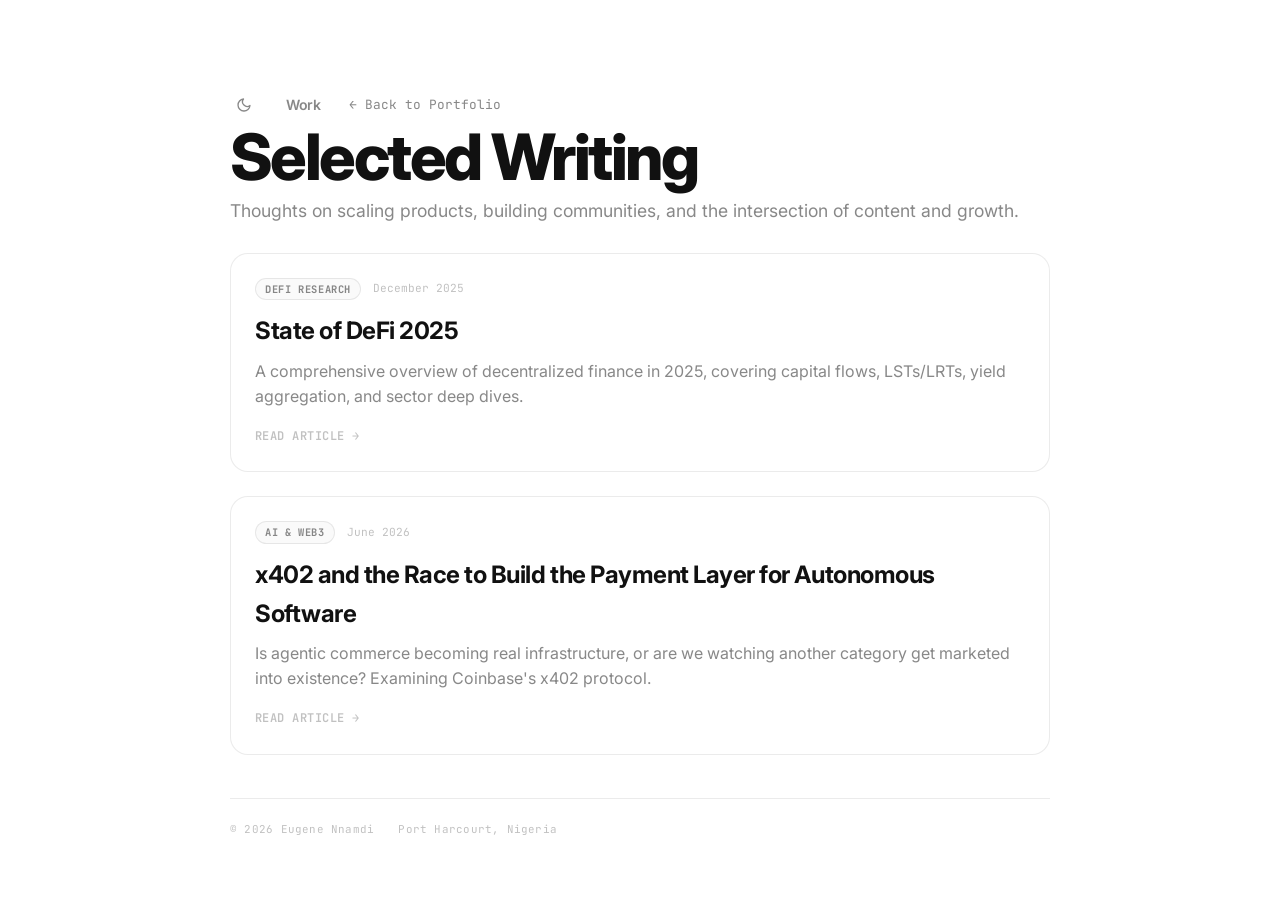
==== blog/index.html @ 1ce8f121 "feat: Add dark mode toggle" ====
<!doctype html>
<html lang="en">
  <head>
    <meta charset="utf-8" />
    <meta name="viewport" content="width=device-width, initial-scale=1" />
    <meta name="description" content="Blog — Eugene Nnamdi. Technical content, growth strategies, and DeFi insights." />
    <title>Blog — Eugene Nnamdi</title>
    <link rel="icon" href="../favicon.png" type="image/png" />
    <link rel="preconnect" href="https://fonts.googleapis.com" />
    <link rel="preconnect" href="https://fonts.gstatic.com" crossorigin />
    <link href="https://fonts.googleapis.com/css2?family=Inter:wght@400;500;600;700;800&family=JetBrains+Mono:wght@400;500;700&display=swap" rel="stylesheet" />
    <link rel="stylesheet" href="../styles.css" />
    <script>
      const savedTheme = localStorage.getItem('theme');
      const systemPrefersDark = window.matchMedia && window.matchMedia('(prefers-color-scheme: dark)').matches;
      if (savedTheme) { document.documentElement.setAttribute('data-theme', savedTheme); }
      else if (systemPrefersDark) { document.documentElement.setAttribute('data-theme', 'dark'); }
      else { document.documentElement.setAttribute('data-theme', 'light'); }
    </script>
    <style>
      .blog-index-shell {
        max-width: 900px;
        margin: 0 auto;
        padding: clamp(40px, 8vw, 80px) clamp(20px, 5vw, 40px);
      }
      
      .blog-header {
        margin-bottom: var(--space-xl);
      }
      
      .blog-header h1 {
        font-size: clamp(2.5rem, 6vw, 4rem);
        margin-bottom: var(--space-xs);
      }
      
      .blog-header p {
        color: var(--text-secondary);
        font-size: 1.1rem;
      }
      
      .back-nav {
        margin-bottom: var(--space-lg);
      }
      
      .back-link {
        font-family: var(--font-mono);
        font-size: 0.8rem;
        color: var(--text-secondary);
        transition: color var(--dur-normal) var(--ease-out);
        display: inline-flex;
        align-items: center;
        gap: 8px;
      }
      
      .back-link:hover {
        color: var(--text);
      }
      
      .article-list {
        display: flex;
        flex-direction: column;
        gap: var(--space-lg);
      }
      
      .article-item {
        display: block;
        padding: var(--space-lg);
        border: 1px solid var(--border);
        border-radius: var(--radius-lg);
        background: var(--surface);
        transition: box-shadow var(--dur-normal) var(--ease-out), border-color var(--dur-normal) var(--ease-out);
      }
      
      .article-item:hover {
        box-shadow: var(--shadow-md);
        border-color: var(--border-hover);
      }
      
      .article-meta {
        display: flex;
        gap: var(--space-sm);
        margin-bottom: var(--space-sm);
        align-items: center;
      }
      
      .article-tag {
        display: inline-block;
        padding: 2px 9px;
        border-radius: var(--radius-pill);
        border: 1px solid var(--border);
        background: rgba(0, 0, 0, 0.018);
        font-family: var(--font-mono);
        font-size: 0.65rem;
        font-weight: var(--fw-bold);
        letter-spacing: 0.06em;
        text-transform: uppercase;
        color: var(--text-secondary);
      }
      
      .article-date {
        font-family: var(--font-mono);
        font-size: 0.7rem;
        color: var(--text-tertiary);
      }
      
      .article-item h2 {
        font-size: 1.5rem;
        font-weight: var(--fw-bold);
        margin-bottom: var(--space-xs);
        letter-spacing: -0.02em;
      }
      
      .article-item p {
        color: var(--text-secondary);
        font-size: 1rem;
        line-height: 1.6;
        margin-bottom: var(--space-sm);
      }
      
      .read-more {
        font-family: var(--font-mono);
        font-size: 0.75rem;
        font-weight: var(--fw-semibold);
        color: var(--text-tertiary);
        text-transform: uppercase;
        letter-spacing: 0.04em;
        transition: color var(--dur-normal) var(--ease-out);
      }
      
      .article-item:hover .read-more {
        color: var(--text);
      }
    </style>
  </head>
  <body>
    <div class="blog-index-shell">
        <nav class="site-nav" aria-label="Primary navigation">
          <button id="theme-toggle" class="theme-toggle" aria-label="Toggle dark mode">
            <svg class="sun-icon" viewBox="0 0 24 24" width="16" height="16" stroke="currentColor" stroke-width="2" fill="none" stroke-linecap="round" stroke-linejoin="round" style="display: none;"><circle cx="12" cy="12" r="5"></circle><line x1="12" y1="1" x2="12" y2="3"></line><line x1="12" y1="21" x2="12" y2="23"></line><line x1="4.22" y1="4.22" x2="5.64" y2="5.64"></line><line x1="18.36" y1="18.36" x2="19.78" y2="19.78"></line><line x1="1" y1="12" x2="3" y2="12"></line><line x1="21" y1="12" x2="23" y2="12"></line><line x1="4.22" y1="19.78" x2="5.64" y2="18.36"></line><line x1="18.36" y1="5.64" x2="19.78" y2="4.22"></line></svg>
            <svg class="moon-icon" viewBox="0 0 24 24" width="16" height="16" stroke="currentColor" stroke-width="2" fill="none" stroke-linecap="round" stroke-linejoin="round"><path d="M21 12.79A9 9 0 1 1 11.21 3 7 7 0 0 0 21 12.79z"></path></svg>
          </button>
          <a href="../index.html#work" class="nav-link">Work</a>
          <a href="../index.html" class="back-link">← Back to Portfolio</a>
      </nav>
      
      <header class="blog-header reveal" data-delay="1">
        <h1>Selected Writing</h1>
        <p>Thoughts on scaling products, building communities, and the intersection of content and growth.</p>
      </header>
      
      <div class="article-list">
        <a href="./state-of-defi-2025.html" class="article-item reveal" data-delay="2">
          <div class="article-meta">
            <span class="article-tag">DeFi Research</span>
            <span class="article-date">December 2025</span>
          </div>
          <h2>State of DeFi 2025</h2>
          <p>A comprehensive overview of decentralized finance in 2025, covering capital flows, LSTs/LRTs, yield aggregation, and sector deep dives.</p>
          <span class="read-more">Read Article →</span>
        </a>
        
        <a href="https://x.com/eugene_ugonna/status/2057511633509896209" target="_blank" class="article-item reveal" data-delay="3">
          <div class="article-meta">
            <span class="article-tag">AI & Web3</span>
            <span class="article-date">June 2026</span>
          </div>
          <h2>x402 and the Race to Build the Payment Layer for Autonomous Software</h2>
          <p>Is agentic commerce becoming real infrastructure, or are we watching another category get marketed into existence? Examining Coinbase's x402 protocol.</p>
          <span class="read-more">Read Article →</span>
        </a>
      </div>
      
      <footer class="site-footer" style="margin-top: 4em; padding-top: 2em; border-top: 1px solid var(--border); border-bottom: none;">
        <span>© 2026 Eugene Nnamdi</span>
        <span>Port Harcourt, Nigeria</span>
      </footer>
    </div>
    
    <script>
      // Simple scroll reveal
      document.addEventListener("DOMContentLoaded", () => {
        const supportsScrollTimeline = CSS.supports('animation-timeline', 'view()');
        
        if (!supportsScrollTimeline) {
          const revealEls = document.querySelectorAll('.reveal');
          const observer = new IntersectionObserver((entries) => {
            entries.forEach((entry) => {
              if (entry.isIntersecting) {
                entry.target.classList.add('is-visible');
                observer.unobserve(entry.target);
              }
            });
          }, { threshold: 0.05, rootMargin: '0px 0px -20px 0px' });
          
          revealEls.forEach((el) => observer.observe(el));
        } else {
          document.querySelectorAll('.reveal').forEach((el) => {
            el.classList.add('is-visible');
          });
        }
      });
    </script>
  </body>
</html>
---- styles.css ----
/* ============================================================
   Eugene Nnamdi — Portfolio
   Design System & Styles
   ============================================================ */

:root {
  /* Palette */
  --bg: #ffffff;
  --surface: #ffffff;
  --surface-hover: rgba(0, 0, 0, 0.018);
  --border: rgba(0, 0, 0, 0.08);
  --border-hover: rgba(0, 0, 0, 0.14);
  --border-strong: rgba(0, 0, 0, 0.22);

  --text: #111111;
  --text-secondary: rgba(17, 17, 17, 0.50);
  --text-tertiary: rgba(17, 17, 17, 0.26);

  /* Shadows */
  --shadow-sm: 0 1px 2px rgba(0, 0, 0, 0.03), 0 1px 3px rgba(0, 0, 0, 0.02);
  --shadow-md: 0 2px 8px rgba(0, 0, 0, 0.04), 0 4px 14px rgba(0, 0, 0, 0.025);

  /* Typography */
  --font-body: 'Inter', system-ui, -apple-system, sans-serif;
  --font-mono: 'JetBrains Mono', 'Courier New', monospace;
  --fw-normal: 400;
  --fw-medium: 500;
  --fw-semibold: 600;
  --fw-bold: 700;
  --fw-extrabold: 800;

  /* Spacing */
  --space-2xs: 4px;
  --space-xs: 8px;
  --space-sm: 12px;
  --space-md: 16px;
  --space-lg: 24px;
  --space-xl: 28px;

  /* Radii */
  --radius-sm: 8px;
  --radius-md: 14px;
  --radius-lg: 18px;
  --radius-pill: 999px;

  /* Motion */
  --ease-out: cubic-bezier(0.16, 1, 0.3, 1);
  --ease-spring: cubic-bezier(0.34, 1.56, 0.64, 1);
  --dur-fast: 150ms;
  --dur-normal: 250ms;
  --dur-slow: 400ms;
}

[data-theme="dark"] {
  --bg: #111111;
  --surface: #111111;
  --surface-hover: rgba(255, 255, 255, 0.05);
  --border: rgba(255, 255, 255, 0.12);
  --border-hover: rgba(255, 255, 255, 0.20);
  --border-strong: rgba(255, 255, 255, 0.30);

  --text: #ffffff;
  --text-secondary: rgba(255, 255, 255, 0.60);
  --text-tertiary: rgba(255, 255, 255, 0.35);

  --shadow-sm: 0 1px 2px rgba(0, 0, 0, 0.2);
  --shadow-md: 0 2px 8px rgba(0, 0, 0, 0.4);
}

/* --- Reset --- */
*, *::before, *::after { box-sizing: border-box; margin: 0; padding: 0; }

html {
  scroll-behavior: smooth;
  -webkit-text-size-adjust: 100%;
}

body {
  min-height: 100vh;
  background: var(--bg);
  color: var(--text);
  font-family: var(--font-body);
  font-weight: var(--fw-normal);
  line-height: 1.6;
  -webkit-font-smoothing: antialiased;
  -moz-osx-font-smoothing: grayscale;
  overflow-x: hidden;
}

a { color: inherit; text-decoration: none; }
button { border: 0; background: transparent; cursor: pointer; color: inherit; font: inherit; }

.visually-hidden {
  position: absolute;
  width: 1px; height: 1px;
  overflow: hidden;
  clip: rect(0 0 0 0);
  clip-path: inset(50%);
  white-space: nowrap;
}

/* ============================================================
   PAGE SHELL — single viewport layout
   ============================================================ */
.page-shell {
  display: flex;
  flex-direction: column;
  min-height: 100vh;
  padding: clamp(20px, 3vw, 40px) clamp(20px, 5vw, 72px);
  max-width: 1320px;
  margin: 0 auto;
}

/* ============================================================
   HEADER
   ============================================================ */
.site-header {
  position: relative;
  z-index: 10;
  display: flex;
  justify-content: space-between;
  align-items: flex-start;
  gap: var(--space-xl);
}

.identity {
  display: flex;
  flex-direction: column;
  gap: var(--space-xs);
}

/* --- Name --- */
h1 {
  font-size: clamp(1.8rem, 3.5vw, 2.6rem);
  font-weight: var(--fw-extrabold);
  line-height: 1;
  letter-spacing: -0.04em;
  color: var(--text);
  white-space: nowrap;
}

/* --- Role rotator (typewriter) --- */
.role-rotator {
  display: flex;
  align-items: center;
  gap: 1px;
  font-family: var(--font-mono);
  font-size: clamp(0.8rem, 1.3vw, 0.95rem);
  font-weight: var(--fw-medium);
  color: var(--text-secondary);
  min-height: 1.6em;
}

.role-text {
  display: inline-block;
}

.role-cursor {
  display: inline-block;
  width: 2px;
  height: 1.1em;
  background: var(--text-tertiary);
  margin-left: 1px;
  animation: blink-cursor 1s step-end infinite;
}

@keyframes blink-cursor {
  0%, 100% { opacity: 1; }
  50% { opacity: 0; }
}

/* ============================================================
   NAVIGATION
   ============================================================ */
.site-nav {
  position: relative;
  z-index: 20;
  display: flex;
  align-items: center;
  gap: clamp(16px, 2.5vw, 28px);
  padding-top: 6px;
  flex-shrink: 0;
}

.nav-link,
.contact-toggle {
  position: relative;
  font-size: clamp(0.86rem, 1.1vw, 0.96rem);
  font-weight: var(--fw-semibold);
  letter-spacing: -0.02em;
  color: var(--text-secondary);
  padding: var(--space-xs) 0;
  transition: color var(--dur-normal) var(--ease-out);
}

.nav-link::after,
.contact-toggle::after {
  content: '';
  position: absolute;
  bottom: 0; left: 0; right: 0;
  height: 1.5px;
  background: var(--text);
  transform: scaleX(0);
  transform-origin: right;
  transition: transform var(--dur-normal) var(--ease-out);
}

.nav-link:hover,
.nav-link:focus-visible,
.contact-toggle:hover,
.contact-toggle:focus-visible {
  color: var(--text);
}

.nav-link:hover::after,
.nav-link:focus-visible::after,
.contact-toggle:hover::after,
.contact-toggle:focus-visible::after {
  transform: scaleX(1);
  transform-origin: left;
}

/* --- Theme Toggle --- */
.theme-toggle {
  display: flex;
  align-items: center;
  justify-content: center;
  width: 28px;
  height: 28px;
  border-radius: 6px;
  color: var(--text-secondary);
  transition: color var(--dur-normal), background var(--dur-normal);
  background: transparent;
}

.theme-toggle:hover {
  color: var(--text);
  background: var(--surface-hover);
}

[data-theme="dark"] .moon-icon { display: none; }
[data-theme="dark"] .sun-icon { display: block !important; }
[data-theme="light"] .moon-icon { display: block; }
[data-theme="light"] .sun-icon { display: none; }

/* --- Contact dropdown --- */
.contact-menu {
  position: relative;
}

.contact-toggle {
  display: inline-flex;
  gap: 7px;
  align-items: center;
  cursor: pointer;
}

.contact-toggle > span {
  display: inline-block;
  width: 7px; height: 7px;
  border-right: 1.5px solid currentColor;
  border-bottom: 1.5px solid currentColor;
  transform: translateY(-2px) rotate(45deg);
  transition: transform var(--dur-normal) var(--ease-out);
}

.contact-menu.is-open .contact-toggle > span {
  transform: translateY(2px) rotate(-135deg);
}

.contact-panel {
  position: absolute;
  top: calc(100% + 12px);
  right: 0;
  display: flex;
  gap: 12px;
  align-items: center;
  min-width: max-content;
  padding: 4px 0;
  opacity: 0;
  pointer-events: none;
  transform: translateY(-6px);
  transition: opacity var(--dur-fast) ease, transform var(--dur-normal) var(--ease-out);
  visibility: hidden;
}

.contact-menu.is-open .contact-panel {
  opacity: 1;
  pointer-events: auto;
  transform: translateY(0);
  visibility: visible;
}

.social-link {
  display: grid;
  place-items: center;
  width: 32px; height: 32px;
  border-radius: var(--radius-sm);
  color: var(--text-tertiary);
  transition: color var(--dur-normal) var(--ease-out),
              background var(--dur-normal) var(--ease-out),
              transform var(--dur-fast) var(--ease-spring);
}

.social-link svg { width: 18px; height: 18px; fill: currentColor; }

.social-link:hover,
.social-link:focus-visible {
  color: var(--text);
  background: rgba(0, 0, 0, 0.05);
  transform: translateY(-1px);
}

/* ============================================================
   MAIN — compact, fills viewport
   ============================================================ */
.home {
  flex: 1;
  display: grid;
  gap: clamp(20px, 3vw, 32px);
  padding-top: clamp(28px, 5vh, 56px);
  padding-bottom: clamp(16px, 2vh, 28px);
  align-content: start;
}

/* ============================================================
   CONTENT BLOCKS
   ============================================================ */
.content-block {
  position: relative;
  width: 100%;
  max-width: 1100px;
  justify-self: center;
  border-radius: var(--radius-lg);
  border: 1px solid var(--border);
  background: var(--surface);
  box-shadow: var(--shadow-sm);
  overflow: hidden;
  transition: box-shadow var(--dur-normal) var(--ease-out),
              border-color var(--dur-normal) var(--ease-out);
}

.content-block:hover {
  box-shadow: var(--shadow-md);
  border-color: var(--border-hover);
}

/* ============================================================
   WORK SECTION — collapsible rows
   ============================================================ */
.work-block { display: grid; gap: 0; }

.work-heading {
  padding: var(--space-md) var(--space-xl);
  border-bottom: 1px solid var(--border);
}

.section-label {
  margin: 0;
  font-family: var(--font-mono);
  font-size: 0.74rem;
  font-weight: var(--fw-bold);
  letter-spacing: 0.1em;
  text-transform: uppercase;
  color: var(--text);
}

.section-label span { color: var(--text-tertiary); }

/* --- Work row (details element) --- */
.work-row {
  border-bottom: 1px solid var(--border);
}

.work-row:last-child { border-bottom: 0; }

/* --- Summary (collapsed view) --- */
.work-summary {
  display: flex;
  align-items: center;
  gap: var(--space-md);
  padding: var(--space-md) var(--space-xl);
  cursor: pointer;
  list-style: none;
  transition: background var(--dur-normal) var(--ease-out);
  user-select: none;
}

.work-summary::-webkit-details-marker { display: none; }
.work-summary::marker { display: none; content: ''; }

.work-summary:hover { background: var(--surface-hover); }

.work-date {
  font-family: var(--font-mono);
  font-size: 0.76rem;
  color: var(--text-tertiary);
  white-space: nowrap;
  min-width: 140px;
  flex-shrink: 0;
}

.work-info {
  flex: 1;
  font-size: 0.9rem;
  color: var(--text);
  min-width: 0;
}

.work-info strong { font-weight: var(--fw-semibold); }

.work-info a {
  color: var(--text-secondary);
  font-weight: var(--fw-normal);
  transition: color var(--dur-fast) var(--ease-out);
}

.work-info a:hover { color: var(--text); }

/* Toggle icon (+/–) */
.work-toggle {
  position: relative;
  width: 16px; height: 16px;
  flex-shrink: 0;
  color: var(--text-tertiary);
  transition: color var(--dur-normal) var(--ease-out);
}

.work-toggle::before,
.work-toggle::after {
  content: '';
  position: absolute;
  top: 50%; left: 50%;
  width: 10px; height: 1.5px;
  background: currentColor;
  transform: translate(-50%, -50%);
  transition: transform var(--dur-normal) var(--ease-out);
}

.work-toggle::after {
  transform: translate(-50%, -50%) rotate(90deg);
}

details[open] .work-toggle::after {
  transform: translate(-50%, -50%) rotate(0deg);
}

details[open] .work-toggle { color: var(--text-secondary); }

.work-summary:hover .work-toggle { color: var(--text-secondary); }

/* --- Details (expanded content) --- */
.work-details {
  padding: 0 var(--space-xl) var(--space-lg);
  padding-left: calc(var(--space-xl) + 140px + var(--space-md));
  display: grid;
  gap: var(--space-sm);
}

.work-details p {
  margin: 0;
  font-size: 0.86rem;
  color: var(--text-secondary);
  line-height: 1.6;
}

.work-focus {
  display: flex;
  flex-wrap: wrap;
  gap: 5px;
}

.focus-tag {
  display: inline-block;
  padding: 3px 10px;
  border-radius: var(--radius-pill);
  border: 1px solid var(--border);
  background: rgba(0, 0, 0, 0.018);
  font-family: var(--font-mono);
  font-size: 0.64rem;
  font-weight: var(--fw-medium);
  color: var(--text-secondary);
  letter-spacing: 0.02em;
  white-space: nowrap;
}

.company-list {
  color: var(--text-secondary);
  font-size: 0.84rem;
}

.company-list a {
  color: var(--text);
  text-decoration: underline;
  text-decoration-color: rgba(0, 0, 0, 0.18);
  text-underline-offset: 3px;
  text-decoration-thickness: 1px;
  transition: text-decoration-color var(--dur-normal) var(--ease-out);
}

.company-list a:hover,
.company-list a:focus-visible {
  text-decoration-color: var(--text);
}

/* ============================================================
   BLOG SECTION
   ============================================================ */
.blog-block { display: grid; gap: 0; }

.blog-heading {
  padding: var(--space-md) var(--space-xl);
  border-bottom: 1px solid var(--border);
}

.blog-heading p { margin: 0; }

.blog-grid {
  display: grid;
  grid-template-columns: repeat(3, 1fr);
}

.blog-card {
  display: flex;
  flex-direction: column;
  gap: var(--space-xs);
  padding: var(--space-md) var(--space-xl);
  border-right: 1px solid var(--border);
  transition: background var(--dur-normal) var(--ease-out);
  cursor: default;
}

.blog-card:last-child { border-right: 0; }
.blog-card:hover { background: var(--surface-hover); }

.blog-card-meta {
  display: flex;
  align-items: center;
  justify-content: space-between;
  gap: var(--space-sm);
}

.blog-tag {
  display: inline-block;
  padding: 2px 9px;
  border-radius: var(--radius-pill);
  border: 1px solid var(--border);
  background: rgba(0, 0, 0, 0.018);
  font-family: var(--font-mono);
  font-size: 0.6rem;
  font-weight: var(--fw-bold);
  letter-spacing: 0.06em;
  text-transform: uppercase;
  color: var(--text-secondary);
}

.blog-date {
  font-family: var(--font-mono);
  font-size: 0.65rem;
  color: var(--text-tertiary);
}

.blog-card h3 {
  margin: 0;
  font-size: clamp(0.88rem, 1.1vw, 0.98rem);
  font-weight: var(--fw-bold);
  line-height: 1.35;
  letter-spacing: -0.02em;
  color: var(--text);
}

.blog-card > p {
  margin: 0;
  font-size: 0.8rem;
  color: var(--text-secondary);
  line-height: 1.55;
  flex: 1;
}

.blog-cta {
  font-family: var(--font-mono);
  font-size: 0.66rem;
  font-weight: var(--fw-semibold);
  color: var(--text-tertiary);
  letter-spacing: 0.04em;
  text-transform: uppercase;
  margin-top: var(--space-2xs);
  transition: color var(--dur-normal) var(--ease-out);
}

.blog-card:hover .blog-cta { color: var(--text); }

/* ============================================================
   FOOTER
   ============================================================ */
.site-footer {
  display: flex;
  flex-wrap: wrap;
  gap: var(--space-lg);
  padding: var(--space-md) 0 0;
  border-top: 1px solid var(--border);
  font-family: var(--font-mono);
  font-size: 0.68rem;
  color: var(--text-tertiary);
  letter-spacing: 0.02em;
  margin-top: auto;
}

.site-footer span { white-space: nowrap; }

#local-time { color: var(--text-secondary); }

/* ============================================================
   SCROLL REVEAL — entrance animations
   ============================================================ */
.reveal {
  opacity: 0;
  transform: translateY(14px);
  transition: opacity var(--dur-slow) var(--ease-out),
              transform var(--dur-slow) var(--ease-out);
}

.reveal.is-visible {
  opacity: 1;
  transform: translateY(0);
}

.reveal[data-delay="1"] { transition-delay: 60ms; }
.reveal[data-delay="2"] { transition-delay: 120ms; }
.reveal[data-delay="3"] { transition-delay: 180ms; }
.reveal[data-delay="4"] { transition-delay: 240ms; }

@supports (animation-timeline: view()) {
  .reveal {
    opacity: 1;
    transform: translateY(0);
    transition: none;
    animation: scroll-reveal linear both;
    animation-timeline: view();
    animation-range: entry 0% entry 30%;
  }

  @keyframes scroll-reveal {
    from { opacity: 0; transform: translateY(18px); }
    to   { opacity: 1; transform: translateY(0); }
  }
}

/* ============================================================
   RESPONSIVE — Tablet
   ============================================================ */
@media (max-width: 900px) {
  .site-header {
    flex-direction: column;
    align-items: flex-start;
    gap: var(--space-md);
  }

  .site-nav { width: 100%; justify-content: flex-start; flex-wrap: wrap; }

  .contact-panel {
    right: auto;
    left: 0;
  }

  .work-summary {
    position: relative;
    flex-wrap: wrap;
    gap: var(--space-xs);
    padding-right: 48px;
  }

  .work-date { min-width: 100%; }

  .work-toggle {
    position: absolute;
    right: var(--space-md);
    top: 24px;
  }

  .work-details {
    padding-left: var(--space-xl);
  }

  .blog-grid { grid-template-columns: 1fr; }

  .blog-card {
    border-right: 0;
    border-bottom: 1px solid var(--border);
  }

  .blog-card:last-child { border-bottom: 0; }
}

/* ============================================================
   RESPONSIVE — Mobile
   ============================================================ */
@media (max-width: 540px) {
  .page-shell { padding: var(--space-md); }

  h1 { font-size: clamp(2rem, 10vw, 2.5rem); }

  .site-nav { gap: var(--space-sm); }

  .work-heading,
  .blog-heading { padding: var(--space-sm) var(--space-md); }

  .work-summary { 
    padding: var(--space-sm) var(--space-md); 
    padding-right: 48px;
  }

  .work-toggle {
    top: 50%;
    transform: translateY(-50%);
  }

  .work-details { padding: 0 var(--space-md) var(--space-md); }

  .blog-card { padding: var(--space-sm) var(--space-md); }

  .site-footer {
    flex-direction: column;
    gap: var(--space-xs);
    align-items: flex-start;
  }
}

/* ============================================================
   FOCUS & SELECTION
   ============================================================ */
a:focus-visible,
button:focus-visible {
  outline: 2px solid var(--text);
  outline-offset: 3px;
  border-radius: 2px;
}

::selection {
  background: rgba(17, 17, 17, 0.1);
  color: var(--text);
}
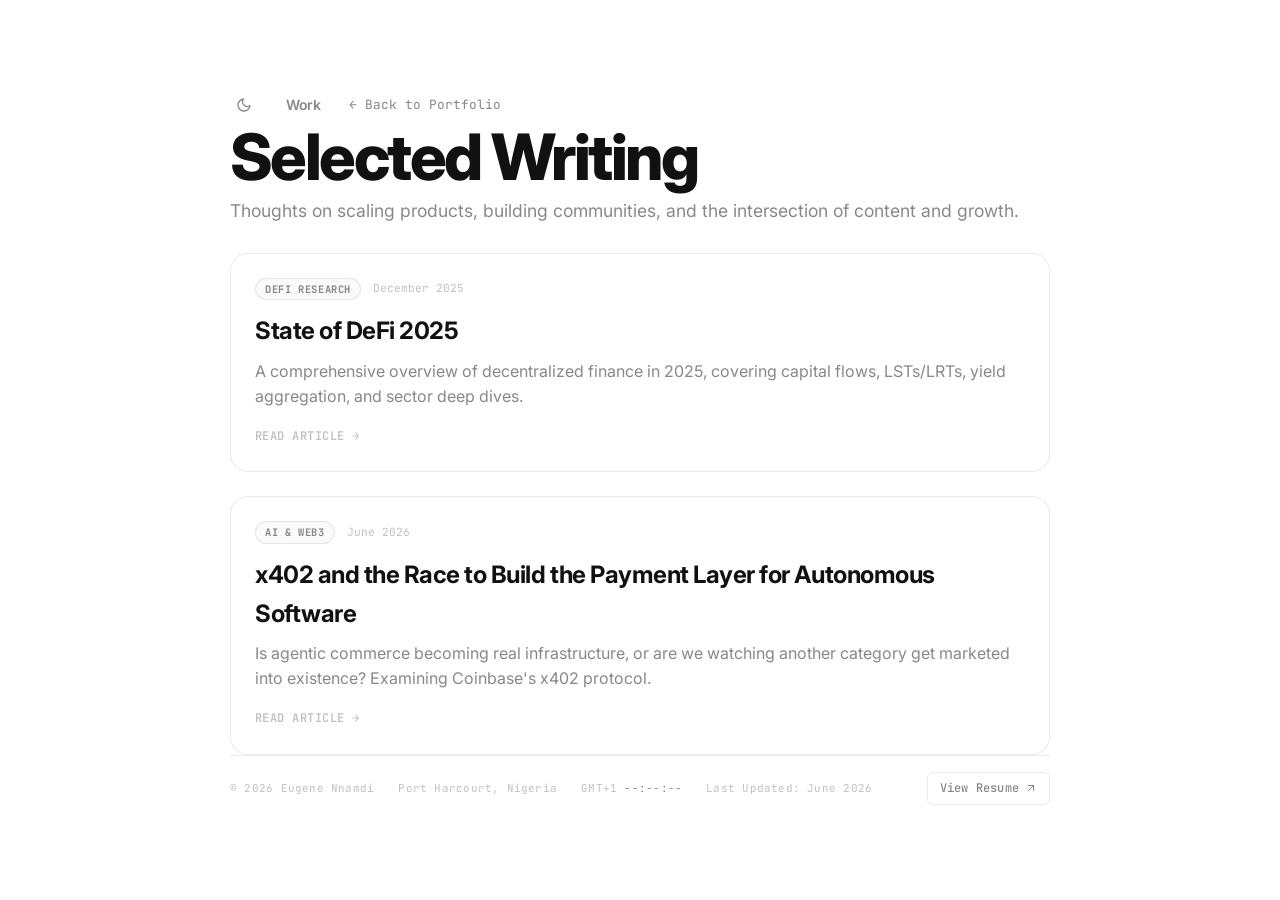
==== commit bfe59992: "feat: Add CV button to footer" ====
--- a/blog/index.html
+++ b/blog/index.html
@@ -170,9 +170,15 @@
         </a>
       </div>
       
-      <footer class="site-footer" style="margin-top: 4em; padding-top: 2em; border-top: 1px solid var(--border); border-bottom: none;">
+      <footer class="site-footer">
         <span>© 2026 Eugene Nnamdi</span>
         <span>Port Harcourt, Nigeria</span>
+        <span>GMT+1 <time id="local-time" datetime="">--:--:--</time></span>
+        <span>Last Updated: June 2026</span>
+        <a href="#" class="cv-button" target="_blank" rel="noopener noreferrer">
+          View Resume
+          <svg width="12" height="12" viewBox="0 0 24 24" fill="none" stroke="currentColor" stroke-width="2" stroke-linecap="round" stroke-linejoin="round"><path d="M7 17l9.2-9.2M17 17V7H7"/></svg>
+        </a>
       </footer>
     </div>
     
--- a/styles.css
+++ b/styles.css
@@ -604,6 +604,30 @@
   color: var(--text-tertiary);
   letter-spacing: 0.02em;
   margin-top: auto;
+  align-items: center;
+}
+
+.cv-button {
+  display: inline-flex;
+  align-items: center;
+  gap: 6px;
+  padding: 6px 12px;
+  border: 1px solid var(--border);
+  border-radius: 6px;
+  color: var(--text-secondary);
+  font-family: var(--font-sans);
+  font-size: 0.75rem;
+  font-weight: var(--fw-medium);
+  text-decoration: none;
+  transition: all var(--dur-normal) var(--ease-out);
+  background: transparent;
+  margin-left: auto;
+}
+
+.cv-button:hover {
+  color: var(--text);
+  background: var(--surface-hover);
+  border-color: var(--border-hover);
 }
 
 .site-footer span { white-space: nowrap; }
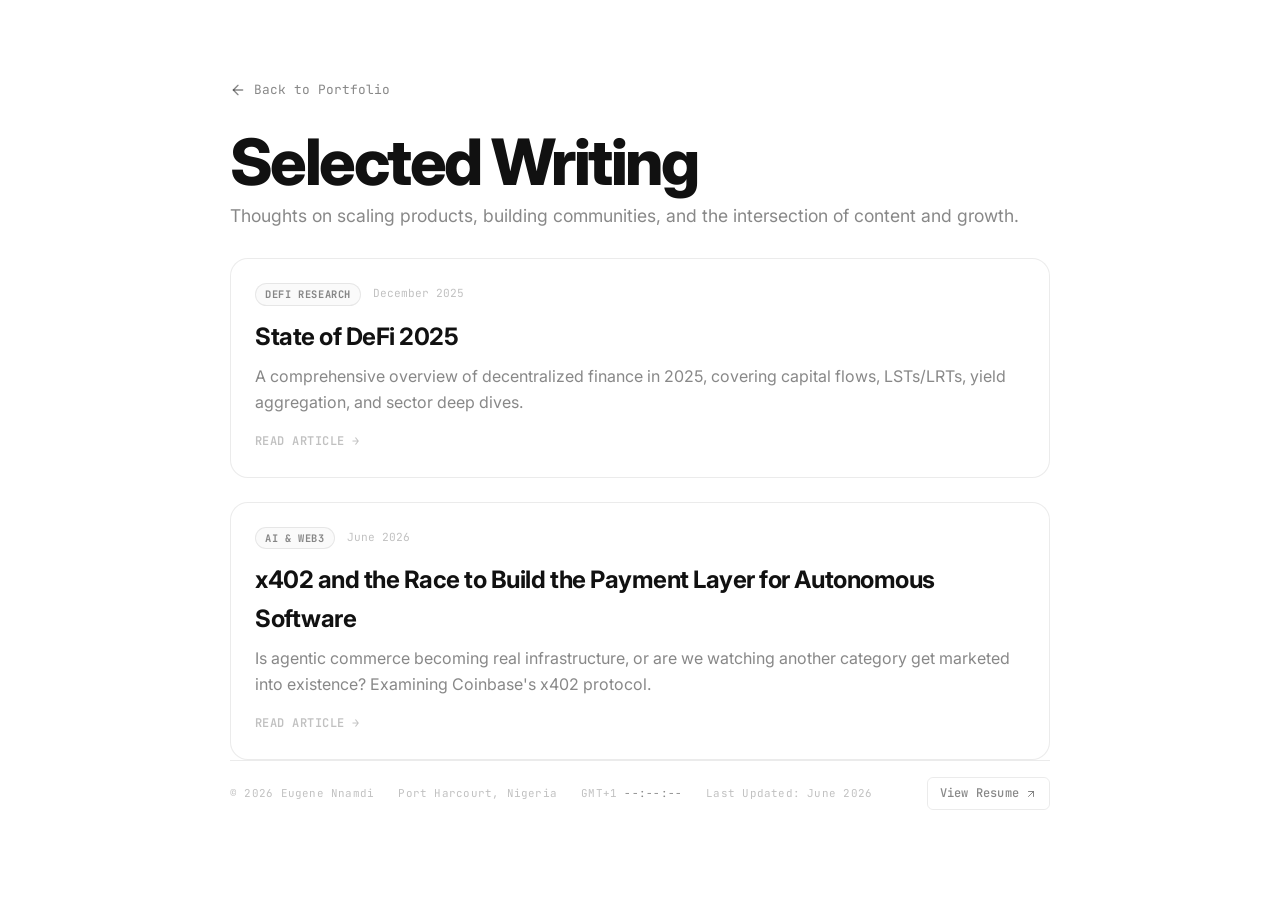
==== commit 100a7144: "style: Clean up blog navigation headers" ====
--- a/blog/index.html
+++ b/blog/index.html
@@ -17,6 +17,15 @@
       else if (systemPrefersDark) { document.documentElement.setAttribute('data-theme', 'dark'); }
       else { document.documentElement.setAttribute('data-theme', 'light'); }
     </script>
+    <!-- Google tag (gtag.js) -->
+    <script async src="https://www.googletagmanager.com/gtag/js?id=G-D51WEQC07X"></script>
+    <script>
+      window.dataLayer = window.dataLayer || [];
+      function gtag(){dataLayer.push(arguments);}
+      gtag('js', new Date());
+
+      gtag('config', 'G-D51WEQC07X');
+    </script>
     <style>
       .blog-index-shell {
         max-width: 900px;
@@ -134,14 +143,12 @@
   </head>
   <body>
     <div class="blog-index-shell">
-        <nav class="site-nav" aria-label="Primary navigation">
-          <button id="theme-toggle" class="theme-toggle" aria-label="Toggle dark mode">
-            <svg class="sun-icon" viewBox="0 0 24 24" width="16" height="16" stroke="currentColor" stroke-width="2" fill="none" stroke-linecap="round" stroke-linejoin="round" style="display: none;"><circle cx="12" cy="12" r="5"></circle><line x1="12" y1="1" x2="12" y2="3"></line><line x1="12" y1="21" x2="12" y2="23"></line><line x1="4.22" y1="4.22" x2="5.64" y2="5.64"></line><line x1="18.36" y1="18.36" x2="19.78" y2="19.78"></line><line x1="1" y1="12" x2="3" y2="12"></line><line x1="21" y1="12" x2="23" y2="12"></line><line x1="4.22" y1="19.78" x2="5.64" y2="18.36"></line><line x1="18.36" y1="5.64" x2="19.78" y2="4.22"></line></svg>
-            <svg class="moon-icon" viewBox="0 0 24 24" width="16" height="16" stroke="currentColor" stroke-width="2" fill="none" stroke-linecap="round" stroke-linejoin="round"><path d="M21 12.79A9 9 0 1 1 11.21 3 7 7 0 0 0 21 12.79z"></path></svg>
-          </button>
-          <a href="../index.html#work" class="nav-link">Work</a>
-          <a href="../index.html" class="back-link">← Back to Portfolio</a>
-      </nav>
+        <nav class="back-nav reveal" aria-label="Primary navigation">
+          <a href="../index.html" class="back-link">
+            <svg viewBox="0 0 24 24" width="16" height="16" stroke="currentColor" stroke-width="2" fill="none" stroke-linecap="round" stroke-linejoin="round"><line x1="19" y1="12" x2="5" y2="12"></line><polyline points="12 19 5 12 12 5"></polyline></svg>
+            Back to Portfolio
+          </a>
+        </nav>
       
       <header class="blog-header reveal" data-delay="1">
         <h1>Selected Writing</h1>
@@ -175,7 +182,7 @@
         <span>Port Harcourt, Nigeria</span>
         <span>GMT+1 <time id="local-time" datetime="">--:--:--</time></span>
         <span>Last Updated: June 2026</span>
-        <a href="#" class="cv-button" target="_blank" rel="noopener noreferrer">
+        <a href="../eugene-nnamdi-resume.pdf" class="cv-button" target="_blank" rel="noopener noreferrer">
           View Resume
           <svg width="12" height="12" viewBox="0 0 24 24" fill="none" stroke="currentColor" stroke-width="2" stroke-linecap="round" stroke-linejoin="round"><path d="M7 17l9.2-9.2M17 17V7H7"/></svg>
         </a>
--- a/styles.css
+++ b/styles.css
@@ -504,6 +504,116 @@
 }
 
 /* ============================================================
+   PROJECTS SECTION
+   ============================================================ */
+.projects-block { display: grid; gap: 0; }
+
+.projects-heading {
+  padding: var(--space-md) var(--space-xl);
+  border-bottom: 1px solid var(--border);
+}
+
+.projects-heading p { margin: 0; }
+
+.projects-grid {
+  display: flex;
+  flex-direction: column;
+  border-bottom: 1px solid var(--border);
+}
+
+.project-card {
+  display: flex;
+  flex-direction: row;
+  border-bottom: 1px solid var(--border);
+  transition: background var(--dur-normal) var(--ease-out);
+}
+
+.project-card:last-child { border-bottom: 0; }
+.project-card:hover { background: var(--surface-hover); }
+
+.project-image-link {
+  display: block;
+  overflow: hidden;
+  flex: 0 0 38%;
+  border-right: 1px solid var(--border);
+  border-bottom: 0;
+}
+
+.project-image {
+  width: 100%;
+  aspect-ratio: 16 / 10;
+  object-fit: cover;
+  display: block;
+  transition: transform var(--dur-slow) var(--ease-out);
+}
+
+.project-card:hover .project-image {
+  transform: scale(1.02);
+}
+
+.project-content {
+  padding: var(--space-xl);
+  display: flex;
+  flex-direction: column;
+  justify-content: center;
+  flex: 1;
+  gap: var(--space-xs);
+}
+
+.project-meta {
+  display: flex;
+  justify-content: space-between;
+  align-items: center;
+  margin-bottom: var(--space-xs);
+}
+
+.project-meta h3 {
+  font-size: 1rem;
+  font-family: var(--font-sans);
+  font-weight: var(--fw-bold);
+  letter-spacing: -0.01em;
+  color: var(--text);
+}
+
+.project-tag {
+  display: inline-block;
+  padding: 3px 10px;
+  border-radius: var(--radius-pill);
+  border: 1px solid var(--border);
+  background: var(--surface-hover);
+  font-family: var(--font-mono);
+  font-size: 0.65rem;
+  font-weight: 500;
+  letter-spacing: 0.02em;
+  color: var(--text-secondary);
+}
+
+.project-tag.live {
+  background: rgba(16, 185, 129, 0.1);
+  color: #10b981;
+  border-color: rgba(16, 185, 129, 0.2);
+}
+
+.project-links {
+  display: flex;
+  gap: var(--space-md);
+  margin-top: var(--space-xs);
+  font-family: var(--font-mono);
+  font-size: 0.75rem;
+}
+
+.project-links a {
+  color: var(--text);
+  text-decoration: none;
+  border-bottom: 1px solid var(--border);
+  transition: border-color var(--dur-normal);
+}
+
+.project-links a:hover {
+  border-color: var(--text);
+}
+
+/* ============================================================
    BLOG SECTION
    ============================================================ */
 .blog-block { display: grid; gap: 0; }
@@ -706,6 +816,21 @@
     padding-left: var(--space-xl);
   }
 
+  .projects-grid { display: flex; flex-direction: column; }
+  
+  .project-card {
+    flex-direction: column;
+    border-bottom: 1px solid var(--border);
+  }
+
+  .project-image-link {
+    flex: auto;
+    border-right: 0;
+    border-bottom: 1px solid var(--border);
+  }
+
+  .project-card:last-child { border-bottom: 0; }
+
   .blog-grid { grid-template-columns: 1fr; }
 
   .blog-card {
@@ -717,8 +842,23 @@
 }
 
 /* ============================================================
-   RESPONSIVE — Mobile
-   ============================================================ */
+   RESPONSIVE — Tablet & Mobile
+   ============================================================ */
+@media (max-width: 768px) {
+  .projects-grid { display: flex; flex-direction: column; }
+  
+  .project-card {
+    flex-direction: column;
+    border-bottom: 1px solid var(--border);
+  }
+
+  .project-image-link {
+    flex: auto;
+    border-right: 0;
+    border-bottom: 1px solid var(--border);
+  }
+}
+
 @media (max-width: 540px) {
   .page-shell { padding: var(--space-md); }
 
@@ -727,6 +867,7 @@
   .site-nav { gap: var(--space-sm); }
 
   .work-heading,
+  .projects-heading,
   .blog-heading { padding: var(--space-sm) var(--space-md); }
 
   .work-summary { 
@@ -740,6 +881,8 @@
   }
 
   .work-details { padding: 0 var(--space-md) var(--space-md); }
+
+  .project-content { padding: var(--space-sm) var(--space-md); }
 
   .blog-card { padding: var(--space-sm) var(--space-md); }
 
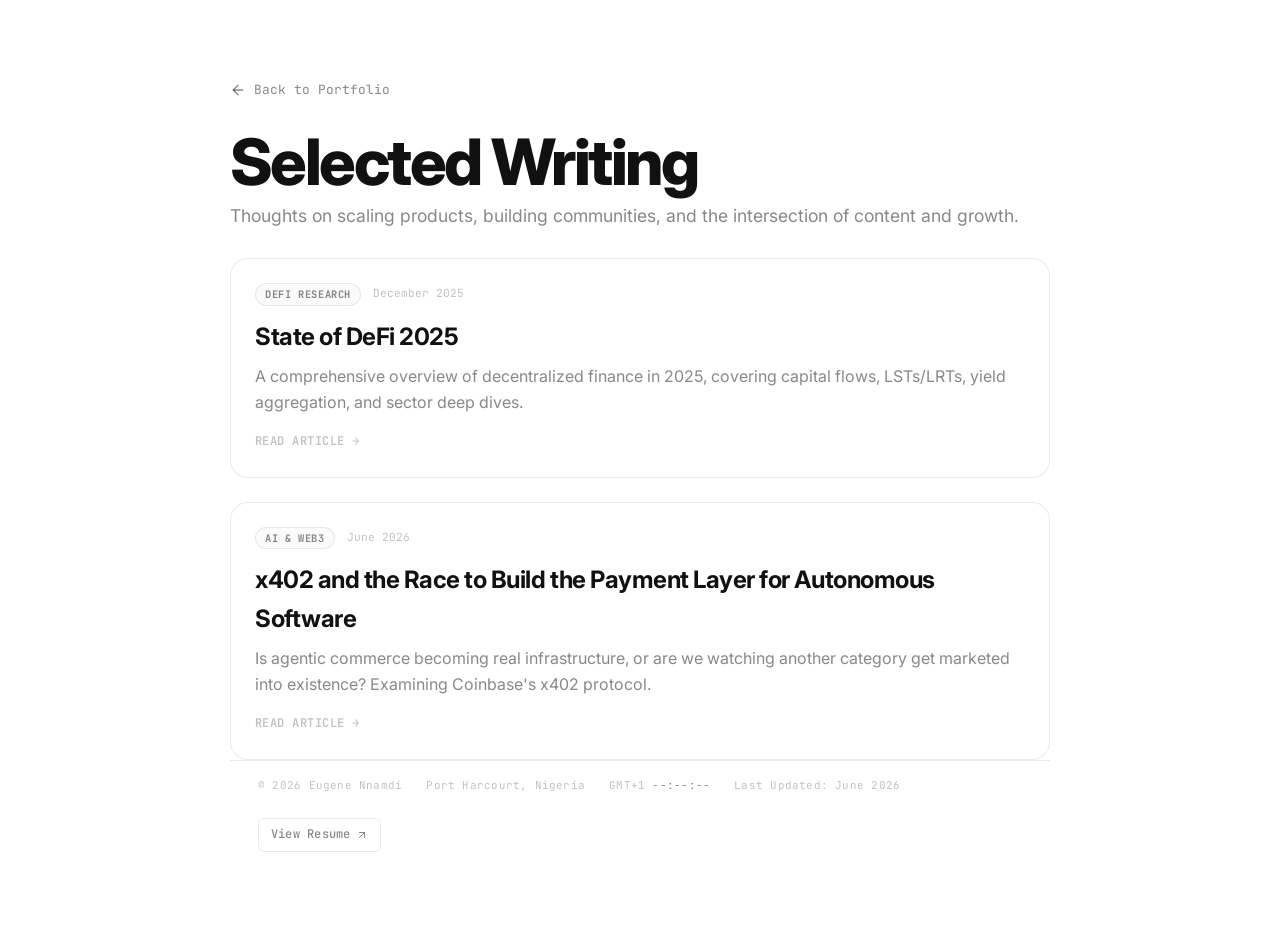
==== commit e1843e02: "Refactor projects section, enforce light theme, and remove unused assets" ====
--- a/blog/index.html
+++ b/blog/index.html
@@ -1,5 +1,5 @@
 <!doctype html>
-<html lang="en">
+<html lang="en" data-theme="light">
   <head>
     <meta charset="utf-8" />
     <meta name="viewport" content="width=device-width, initial-scale=1" />
@@ -11,11 +11,7 @@
     <link href="https://fonts.googleapis.com/css2?family=Inter:wght@400;500;600;700;800&family=JetBrains+Mono:wght@400;500;700&display=swap" rel="stylesheet" />
     <link rel="stylesheet" href="../styles.css" />
     <script>
-      const savedTheme = localStorage.getItem('theme');
-      const systemPrefersDark = window.matchMedia && window.matchMedia('(prefers-color-scheme: dark)').matches;
-      if (savedTheme) { document.documentElement.setAttribute('data-theme', savedTheme); }
-      else if (systemPrefersDark) { document.documentElement.setAttribute('data-theme', 'dark'); }
-      else { document.documentElement.setAttribute('data-theme', 'light'); }
+      try { localStorage.removeItem('theme'); } catch (e) {}
     </script>
     <!-- Google tag (gtag.js) -->
     <script async src="https://www.googletagmanager.com/gtag/js?id=G-D51WEQC07X"></script>
@@ -144,8 +140,8 @@
   <body>
     <div class="blog-index-shell">
         <nav class="back-nav reveal" aria-label="Primary navigation">
-          <a href="../index.html" class="back-link">
-            <svg viewBox="0 0 24 24" width="16" height="16" stroke="currentColor" stroke-width="2" fill="none" stroke-linecap="round" stroke-linejoin="round"><line x1="19" y1="12" x2="5" y2="12"></line><polyline points="12 19 5 12 12 5"></polyline></svg>
+        <a href="/" class="back-link">
+          <svg viewBox="0 0 24 24" width="16" height="16" stroke="currentColor" stroke-width="2" fill="none" stroke-linecap="round" stroke-linejoin="round"><line x1="19" y1="12" x2="5" y2="12"></line><polyline points="12 19 5 12 12 5"></polyline></svg>
             Back to Portfolio
           </a>
         </nav>
@@ -156,7 +152,7 @@
       </header>
       
       <div class="article-list">
-        <a href="./state-of-defi-2025.html" class="article-item reveal" data-delay="2">
+        <a href="/blog/state-of-defi-2025" class="article-item reveal" data-delay="2">
           <div class="article-meta">
             <span class="article-tag">DeFi Research</span>
             <span class="article-date">December 2025</span>
@@ -166,7 +162,7 @@
           <span class="read-more">Read Article →</span>
         </a>
         
-        <a href="https://x.com/eugene_ugonna/status/2057511633509896209" target="_blank" class="article-item reveal" data-delay="3">
+        <a href="https://x.com/eugenennamdi_/status/2057511633509896209" target="_blank" class="article-item reveal" data-delay="3">
           <div class="article-meta">
             <span class="article-tag">AI & Web3</span>
             <span class="article-date">June 2026</span>
--- a/styles.css
+++ b/styles.css
@@ -51,22 +51,6 @@
   --dur-slow: 400ms;
 }
 
-[data-theme="dark"] {
-  --bg: #111111;
-  --surface: #111111;
-  --surface-hover: rgba(255, 255, 255, 0.05);
-  --border: rgba(255, 255, 255, 0.12);
-  --border-hover: rgba(255, 255, 255, 0.20);
-  --border-strong: rgba(255, 255, 255, 0.30);
-
-  --text: #ffffff;
-  --text-secondary: rgba(255, 255, 255, 0.60);
-  --text-tertiary: rgba(255, 255, 255, 0.35);
-
-  --shadow-sm: 0 1px 2px rgba(0, 0, 0, 0.2);
-  --shadow-md: 0 2px 8px rgba(0, 0, 0, 0.4);
-}
-
 /* --- Reset --- */
 *, *::before, *::after { box-sizing: border-box; margin: 0; padding: 0; }
 
@@ -121,6 +105,7 @@
   justify-content: space-between;
   align-items: flex-start;
   gap: var(--space-xl);
+  padding: 0 var(--space-xl);
 }
 
 .identity {
@@ -151,8 +136,18 @@
   min-height: 1.6em;
 }
 
+@keyframes shimmerText {
+  to { background-position: -200% center; }
+}
+
 .role-text {
   display: inline-block;
+  background: linear-gradient(120deg, var(--text-secondary) 20%, var(--text) 40%, var(--text) 60%, var(--text-secondary) 80%);
+  background-size: 200% auto;
+  -webkit-background-clip: text;
+  -webkit-text-fill-color: transparent;
+  background-clip: text;
+  animation: shimmerText 5s linear infinite;
 }
 
 .role-cursor {
@@ -219,29 +214,6 @@
   transform: scaleX(1);
   transform-origin: left;
 }
-
-/* --- Theme Toggle --- */
-.theme-toggle {
-  display: flex;
-  align-items: center;
-  justify-content: center;
-  width: 28px;
-  height: 28px;
-  border-radius: 6px;
-  color: var(--text-secondary);
-  transition: color var(--dur-normal), background var(--dur-normal);
-  background: transparent;
-}
-
-.theme-toggle:hover {
-  color: var(--text);
-  background: var(--surface-hover);
-}
-
-[data-theme="dark"] .moon-icon { display: none; }
-[data-theme="dark"] .sun-icon { display: block !important; }
-[data-theme="light"] .moon-icon { display: block; }
-[data-theme="light"] .sun-icon { display: none; }
 
 /* --- Contact dropdown --- */
 .contact-menu {
@@ -516,47 +488,27 @@
 .projects-heading p { margin: 0; }
 
 .projects-grid {
+  display: grid;
+  grid-template-columns: repeat(2, 1fr);
+}
+
+.project-card {
   display: flex;
   flex-direction: column;
-  border-bottom: 1px solid var(--border);
-}
-
-.project-card {
-  display: flex;
-  flex-direction: row;
-  border-bottom: 1px solid var(--border);
+  border-right: 1px solid var(--border);
   transition: background var(--dur-normal) var(--ease-out);
 }
 
-.project-card:last-child { border-bottom: 0; }
-.project-card:hover { background: var(--surface-hover); }
-
-.project-image-link {
-  display: block;
-  overflow: hidden;
-  flex: 0 0 38%;
-  border-right: 1px solid var(--border);
-  border-bottom: 0;
-}
-
-.project-image {
-  width: 100%;
-  aspect-ratio: 16 / 10;
-  object-fit: cover;
-  display: block;
-  transition: transform var(--dur-slow) var(--ease-out);
-}
-
-.project-card:hover .project-image {
-  transform: scale(1.02);
+.project-card:last-child { border-right: 0; }
+.project-card:hover { 
+  background: var(--surface-hover);
 }
 
 .project-content {
   padding: var(--space-xl);
   display: flex;
   flex-direction: column;
-  justify-content: center;
-  flex: 1;
+  height: 100%;
   gap: var(--space-xs);
 }
 
@@ -575,31 +527,30 @@
   color: var(--text);
 }
 
-.project-tag {
-  display: inline-block;
-  padding: 3px 10px;
-  border-radius: var(--radius-pill);
+
+.project-links {
+  display: flex;
+  gap: var(--space-md);
+  margin-top: auto;
+  padding-top: var(--space-sm);
+  font-family: var(--font-mono);
+  font-size: 0.75rem;
+}
+
+.project-tech {
+  display: flex;
+  gap: var(--space-xs);
+  margin-top: var(--space-xs);
+  flex-wrap: wrap;
+}
+
+.tech-tag {
+  font-family: var(--font-mono);
+  font-size: 0.65rem;
+  color: var(--text-tertiary);
   border: 1px solid var(--border);
-  background: var(--surface-hover);
-  font-family: var(--font-mono);
-  font-size: 0.65rem;
-  font-weight: 500;
-  letter-spacing: 0.02em;
-  color: var(--text-secondary);
-}
-
-.project-tag.live {
-  background: rgba(16, 185, 129, 0.1);
-  color: #10b981;
-  border-color: rgba(16, 185, 129, 0.2);
-}
-
-.project-links {
-  display: flex;
-  gap: var(--space-md);
-  margin-top: var(--space-xs);
-  font-family: var(--font-mono);
-  font-size: 0.75rem;
+  padding: 2px 8px;
+  border-radius: 4px;
 }
 
 .project-links a {
@@ -611,6 +562,15 @@
 
 .project-links a:hover {
   border-color: var(--text);
+}
+
+.jump-arrow {
+  display: inline-block;
+  transition: transform var(--dur-normal) var(--ease-out);
+}
+
+.project-links a:hover .jump-arrow {
+  transform: translate(2px, -2px);
 }
 
 /* ============================================================
@@ -707,7 +667,7 @@
   display: flex;
   flex-wrap: wrap;
   gap: var(--space-lg);
-  padding: var(--space-md) 0 0;
+  padding: var(--space-md) var(--space-xl) 0;
   border-top: 1px solid var(--border);
   font-family: var(--font-mono);
   font-size: 0.68rem;
@@ -715,6 +675,40 @@
   letter-spacing: 0.02em;
   margin-top: auto;
   align-items: center;
+}
+
+.footer-socials {
+  display: flex;
+  gap: 16px;
+  align-items: center;
+  margin: 0 0 0 auto;
+}
+
+.footer-socials a {
+  color: var(--text-tertiary);
+  transition: color var(--dur-normal) var(--ease-out);
+  display: inline-flex;
+  position: relative;
+}
+
+.footer-socials a::after {
+  content: '';
+  position: absolute;
+  bottom: -2px; left: 0; right: 0;
+  height: 1px;
+  background: var(--text);
+  transform: scaleX(0);
+  transform-origin: right;
+  transition: transform var(--dur-normal) var(--ease-out);
+}
+
+.footer-socials a:hover {
+  color: var(--text);
+}
+
+.footer-socials a:hover::after {
+  transform: scaleX(1);
+  transform-origin: left;
 }
 
 .cv-button {
@@ -731,7 +725,6 @@
   text-decoration: none;
   transition: all var(--dur-normal) var(--ease-out);
   background: transparent;
-  margin-left: auto;
 }
 
 .cv-button:hover {
@@ -816,21 +809,6 @@
     padding-left: var(--space-xl);
   }
 
-  .projects-grid { display: flex; flex-direction: column; }
-  
-  .project-card {
-    flex-direction: column;
-    border-bottom: 1px solid var(--border);
-  }
-
-  .project-image-link {
-    flex: auto;
-    border-right: 0;
-    border-bottom: 1px solid var(--border);
-  }
-
-  .project-card:last-child { border-bottom: 0; }
-
   .blog-grid { grid-template-columns: 1fr; }
 
   .blog-card {
@@ -845,22 +823,23 @@
    RESPONSIVE — Tablet & Mobile
    ============================================================ */
 @media (max-width: 768px) {
-  .projects-grid { display: flex; flex-direction: column; }
-  
+  .projects-grid {
+    grid-template-columns: 1fr;
+  }
+
   .project-card {
-    flex-direction: column;
-    border-bottom: 1px solid var(--border);
-  }
-
-  .project-image-link {
-    flex: auto;
     border-right: 0;
     border-bottom: 1px solid var(--border);
   }
+
+  .project-card:last-child {
+    border-bottom: 0;
+  }
 }
 
 @media (max-width: 540px) {
   .page-shell { padding: var(--space-md); }
+  .site-header { padding: 0 var(--space-md); }
 
   h1 { font-size: clamp(2rem, 10vw, 2.5rem); }
 
@@ -882,14 +861,24 @@
 
   .work-details { padding: 0 var(--space-md) var(--space-md); }
 
-  .project-content { padding: var(--space-sm) var(--space-md); }
+  .project-content { padding: var(--space-md); }
 
   .blog-card { padding: var(--space-sm) var(--space-md); }
 
   .site-footer {
     flex-direction: column;
-    gap: var(--space-xs);
+    gap: var(--space-md);
     align-items: flex-start;
+    padding: var(--space-md) var(--space-md) 0;
+  }
+  
+  .footer-socials { margin: 0; }
+  
+  .cv-button { 
+    margin-left: 0; 
+    width: 100%; 
+    justify-content: center; 
+    margin-top: var(--space-sm);
   }
 }
 
